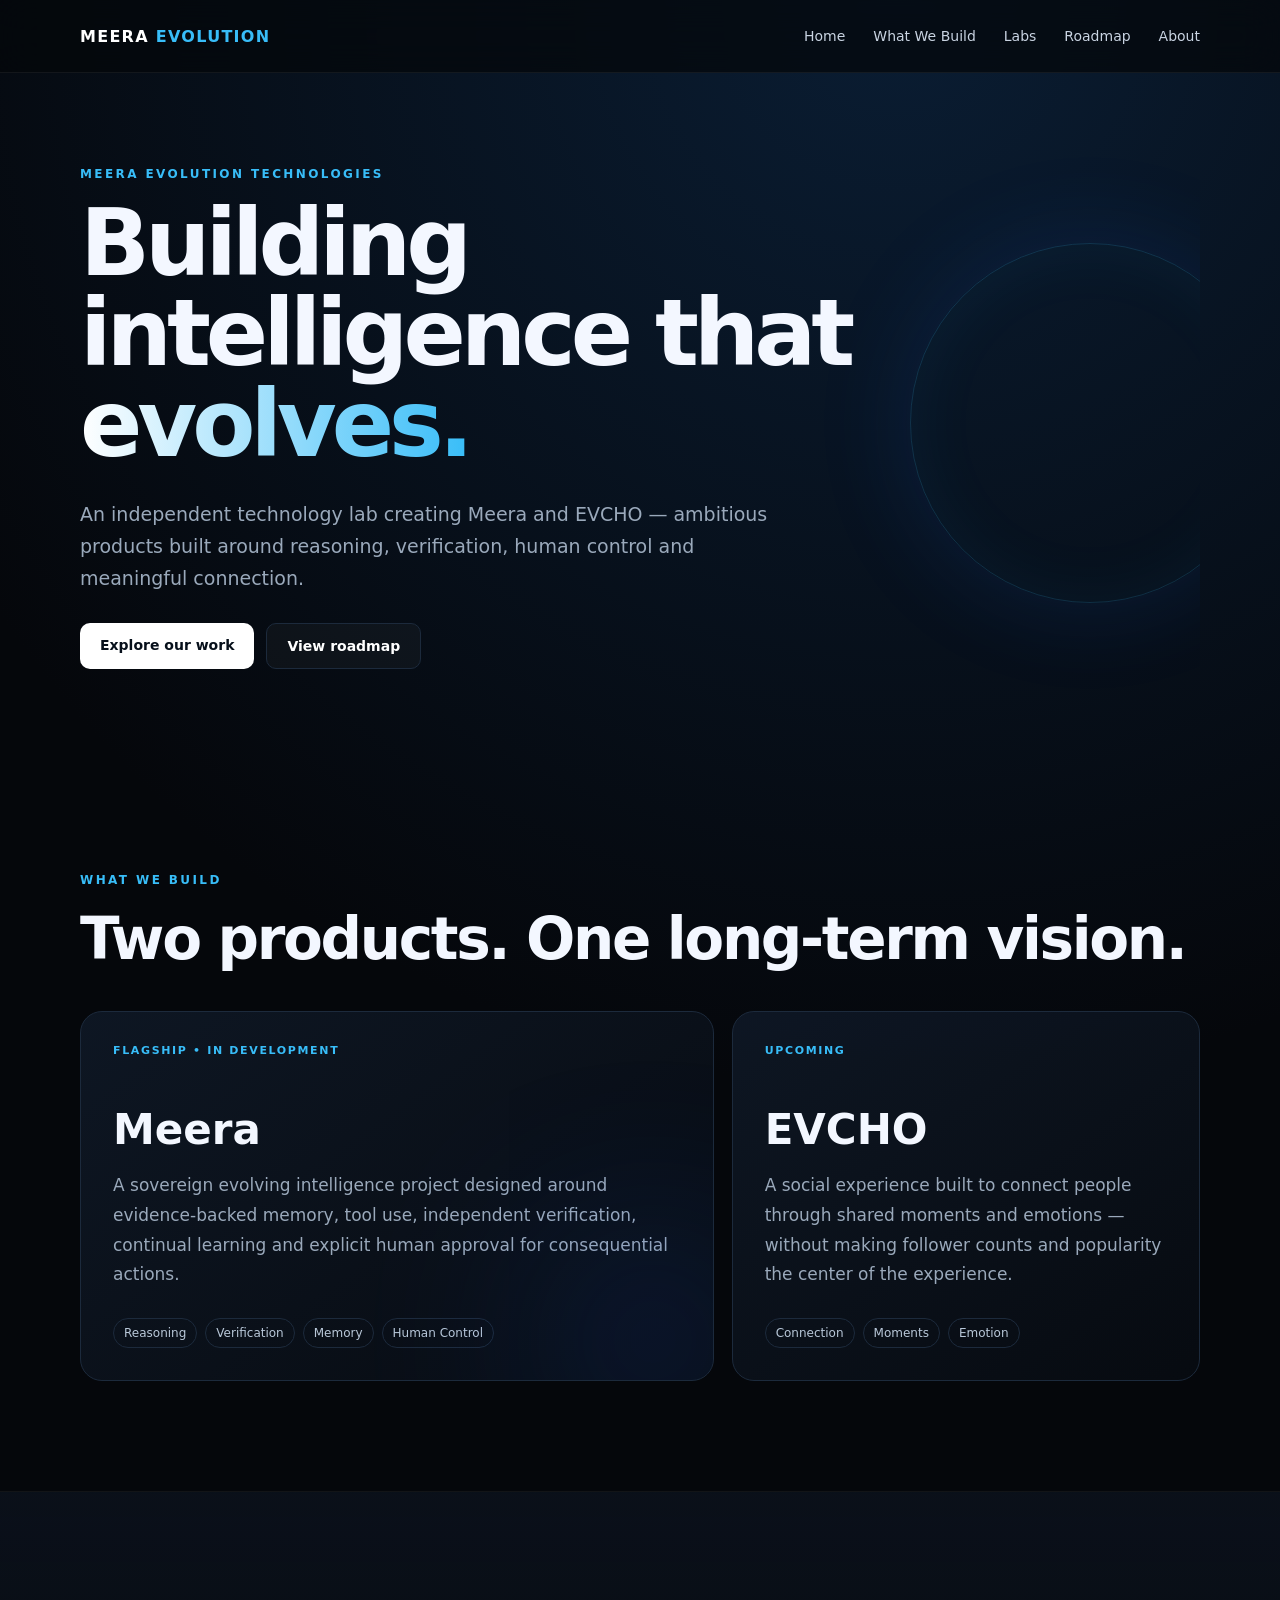
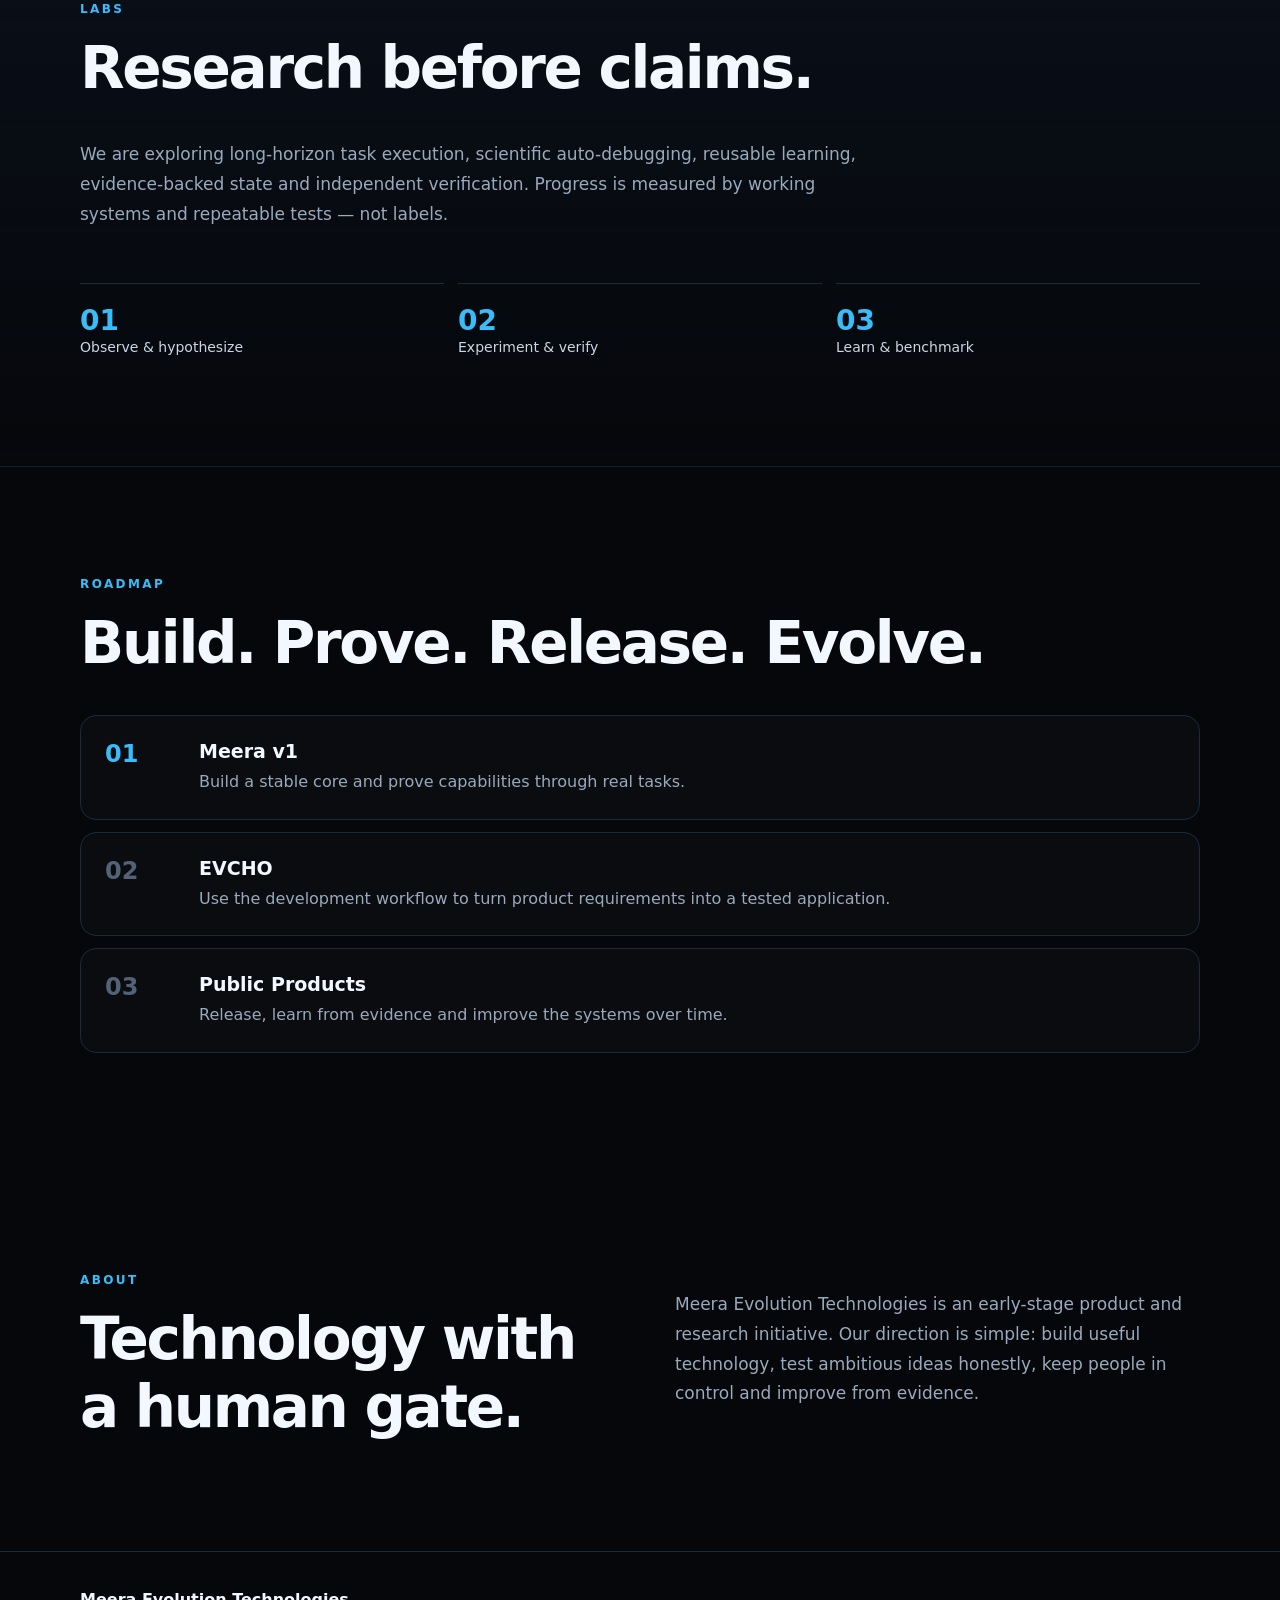
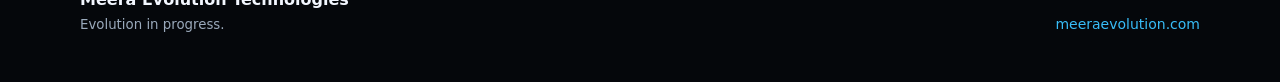
==== index.html @ 9df46ace "Add Meera Evolution wepsite" ====
<!DOCTYPE html>
<html lang="en">
<head>
  <meta charset="UTF-8" />
  <meta name="viewport" content="width=device-width, initial-scale=1.0" />
  <meta name="description" content="Meera Evolution Technologies — building Meera and EVCHO." />
  <title>Meera Evolution Technologies</title>
  <link rel="stylesheet" href="style.css" />
</head>
<body>
  <header class="nav-wrap">
    <nav class="nav container">
      <a class="brand" href="#home">MEERA <span>EVOLUTION</span></a>
      <button class="menu" aria-label="Open navigation" aria-expanded="false">☰</button>
      <div class="nav-links">
        <a href="#home">Home</a>
        <a href="#build">What We Build</a>
        <a href="#labs">Labs</a>
        <a href="#roadmap">Roadmap</a>
        <a href="#about">About</a>
      </div>
    </nav>
  </header>

  <main>
    <section class="hero container" id="home">
      <div class="eyebrow">MEERA EVOLUTION TECHNOLOGIES</div>
      <h1>Building intelligence that <span>evolves.</span></h1>
      <p class="lead">An independent technology lab creating Meera and EVCHO — ambitious products built around reasoning, verification, human control and meaningful connection.</p>
      <div class="actions">
        <a class="btn primary" href="#build">Explore our work</a>
        <a class="btn secondary" href="#roadmap">View roadmap</a>
      </div>
      <div class="orb" aria-hidden="true"></div>
    </section>

    <section class="section container" id="build">
      <div class="section-head">
        <div class="eyebrow">WHAT WE BUILD</div>
        <h2>Two products. One long-term vision.</h2>
      </div>
      <div class="cards">
        <article class="card featured">
          <div class="tag">FLAGSHIP • IN DEVELOPMENT</div>
          <h3>Meera</h3>
          <p>A sovereign evolving intelligence project designed around evidence-backed memory, tool use, independent verification, continual learning and explicit human approval for consequential actions.</p>
          <div class="chips"><span>Reasoning</span><span>Verification</span><span>Memory</span><span>Human Control</span></div>
        </article>
        <article class="card">
          <div class="tag">UPCOMING</div>
          <h3>EVCHO</h3>
          <p>A social experience built to connect people through shared moments and emotions — without making follower counts and popularity the center of the experience.</p>
          <div class="chips"><span>Connection</span><span>Moments</span><span>Emotion</span></div>
        </article>
      </div>
    </section>

    <section class="section band" id="labs">
      <div class="container">
        <div class="eyebrow">LABS</div>
        <h2>Research before claims.</h2>
        <p class="wide">We are exploring long-horizon task execution, scientific auto-debugging, reusable learning, evidence-backed state and independent verification. Progress is measured by working systems and repeatable tests — not labels.</p>
        <div class="metrics">
          <div><strong>01</strong><span>Observe & hypothesize</span></div>
          <div><strong>02</strong><span>Experiment & verify</span></div>
          <div><strong>03</strong><span>Learn & benchmark</span></div>
        </div>
      </div>
    </section>

    <section class="section container" id="roadmap">
      <div class="eyebrow">ROADMAP</div>
      <h2>Build. Prove. Release. Evolve.</h2>
      <div class="timeline">
        <div class="step active"><span>01</span><div><b>Meera v1</b><p>Build a stable core and prove capabilities through real tasks.</p></div></div>
        <div class="step"><span>02</span><div><b>EVCHO</b><p>Use the development workflow to turn product requirements into a tested application.</p></div></div>
        <div class="step"><span>03</span><div><b>Public Products</b><p>Release, learn from evidence and improve the systems over time.</p></div></div>
      </div>
    </section>

    <section class="section container about" id="about">
      <div>
        <div class="eyebrow">ABOUT</div>
        <h2>Technology with a human gate.</h2>
      </div>
      <p>Meera Evolution Technologies is an early-stage product and research initiative. Our direction is simple: build useful technology, test ambitious ideas honestly, keep people in control and improve from evidence.</p>
    </section>
  </main>

  <footer>
    <div class="container footer-inner">
      <div><b>Meera Evolution Technologies</b><small>Evolution in progress.</small></div>
      <div class="domain">meeraevolution.com</div>
    </div>
  </footer>
  <script src="script.js"></script>
</body>
</html>
---- style.css ----
:root{--bg:#05070b;--panel:#0b111b;--text:#f3f7ff;--muted:#9aa9bb;--line:#1c2a3c;--accent:#38bdf8;--accent2:#2563eb}*{box-sizing:border-box}html{scroll-behavior:smooth}body{margin:0;background:radial-gradient(circle at 70% 0%,#0a1d33 0,transparent 32%),var(--bg);color:var(--text);font-family:Inter,ui-sans-serif,system-ui,-apple-system,BlinkMacSystemFont,"Segoe UI",sans-serif}.container{width:min(1120px,calc(100% - 40px));margin:auto}.nav-wrap{position:sticky;top:0;z-index:20;background:rgba(5,7,11,.72);backdrop-filter:blur(18px);border-bottom:1px solid rgba(255,255,255,.06)}.nav{height:72px;display:flex;align-items:center;justify-content:space-between}.brand{color:#fff;text-decoration:none;font-weight:800;letter-spacing:.08em}.brand span{color:var(--accent)}.nav-links{display:flex;gap:28px}.nav-links a{color:#c9d4e2;text-decoration:none;font-size:14px}.nav-links a:hover{color:#fff}.menu{display:none;background:none;border:0;color:#fff;font-size:24px}.hero{min-height:690px;display:flex;flex-direction:column;justify-content:center;position:relative;overflow:hidden}.eyebrow{color:var(--accent);font-size:12px;font-weight:800;letter-spacing:.2em;margin-bottom:18px}.hero h1{font-size:clamp(52px,8vw,92px);line-height:.98;letter-spacing:-.055em;max-width:900px;margin:0}.hero h1 span{background:linear-gradient(90deg,#fff,var(--accent));-webkit-background-clip:text;color:transparent}.lead{max-width:720px;color:var(--muted);font-size:19px;line-height:1.7;margin:28px 0}.actions{display:flex;gap:12px}.btn{padding:14px 20px;border-radius:10px;text-decoration:none;font-weight:700;font-size:14px}.primary{background:#fff;color:#07101b}.secondary{border:1px solid var(--line);color:#fff;background:rgba(255,255,255,.03)}.orb{position:absolute;width:360px;height:360px;border:1px solid rgba(56,189,248,.18);border-radius:50%;right:-70px;top:170px;box-shadow:0 0 100px rgba(37,99,235,.14),inset 0 0 70px rgba(56,189,248,.06)}.section{padding:110px 0}.section h2{font-size:clamp(36px,5vw,58px);letter-spacing:-.04em;margin:0 0 38px}.cards{display:grid;grid-template-columns:1.15fr .85fr;gap:18px}.card{min-height:330px;background:linear-gradient(145deg,rgba(14,23,36,.96),rgba(7,11,17,.96));border:1px solid var(--line);border-radius:22px;padding:32px;position:relative;overflow:hidden}.card.featured:after{content:"";position:absolute;width:180px;height:180px;border-radius:50%;background:var(--accent2);filter:blur(110px);right:-30px;bottom:-50px;opacity:.32}.tag{font-size:11px;letter-spacing:.15em;color:var(--accent);font-weight:800}.card h3{font-size:42px;margin:48px 0 14px}.card p,.wide,.about p{color:var(--muted);font-size:17px;line-height:1.75}.chips{display:flex;gap:8px;flex-wrap:wrap;margin-top:28px}.chips span{font-size:12px;border:1px solid var(--line);border-radius:999px;padding:7px 10px;color:#b9c8d9}.band{background:linear-gradient(180deg,rgba(12,20,32,.7),rgba(5,7,11,.2));border-top:1px solid rgba(255,255,255,.05);border-bottom:1px solid rgba(255,255,255,.05)}.wide{max-width:780px}.metrics{display:grid;grid-template-columns:repeat(3,1fr);gap:14px;margin-top:54px}.metrics div{border-top:1px solid var(--line);padding-top:20px}.metrics strong{font-size:28px;color:var(--accent);display:block}.metrics span{color:#cbd6e4;font-size:14px}.timeline{display:grid;gap:12px}.step{display:grid;grid-template-columns:72px 1fr;gap:22px;padding:24px;border:1px solid var(--line);border-radius:16px;background:rgba(255,255,255,.018)}.step>span{color:#526277;font-size:24px;font-weight:800}.step.active>span{color:var(--accent)}.step b{font-size:19px}.step p{color:var(--muted);margin:7px 0 0;line-height:1.6}.about{display:grid;grid-template-columns:1fr 1fr;gap:70px;align-items:start}.about h2{margin-bottom:0}footer{border-top:1px solid var(--line);padding:38px 0 50px}.footer-inner{display:flex;justify-content:space-between;align-items:end}.footer-inner small{display:block;color:var(--muted);margin-top:8px}.domain{color:var(--accent);font-size:14px}@media(max-width:760px){.nav-links{display:none;position:absolute;top:72px;left:0;right:0;padding:20px;background:#080d15;border-bottom:1px solid var(--line);flex-direction:column}.nav-links.open{display:flex}.menu{display:block}.hero{min-height:620px}.orb{width:240px;height:240px;opacity:.6}.cards,.metrics,.about{grid-template-columns:1fr}.section{padding:80px 0}.card{min-height:290px}.about{gap:20px}.footer-inner{align-items:start;gap:24px;flex-direction:column}}
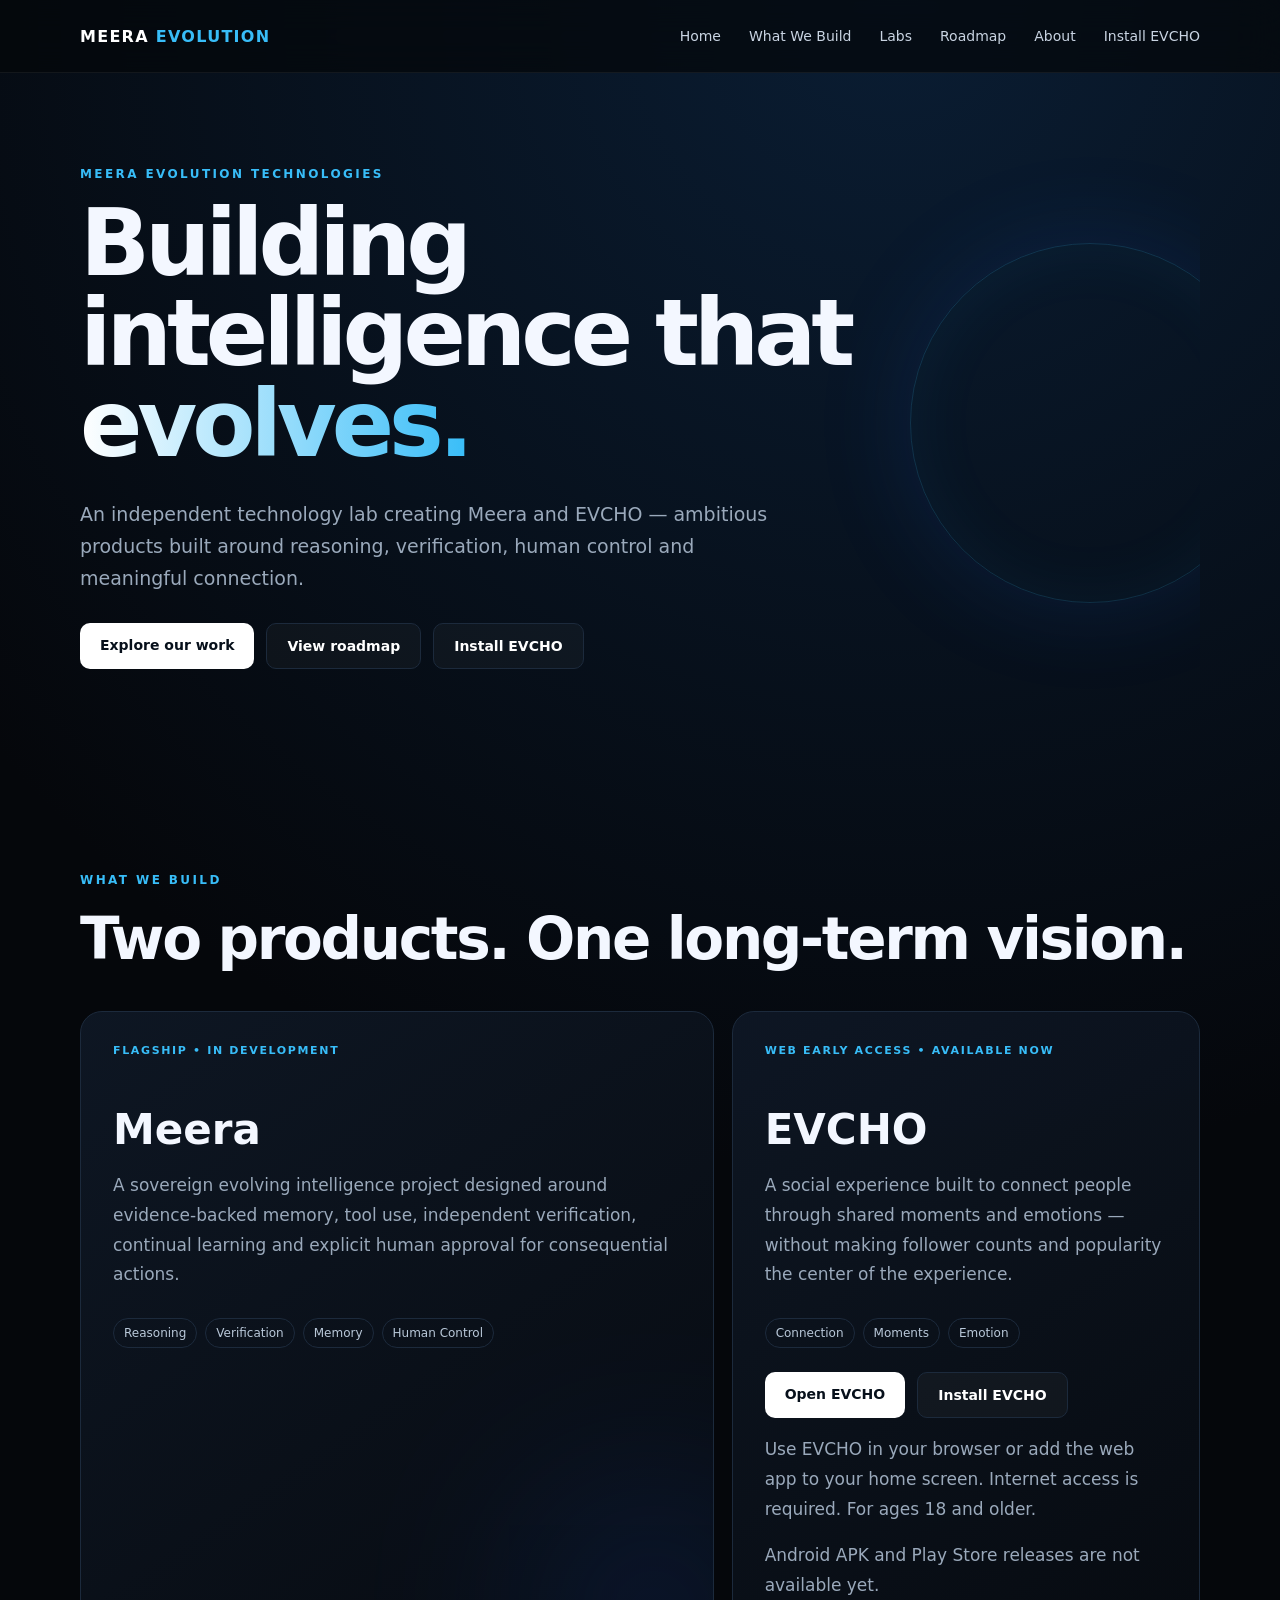
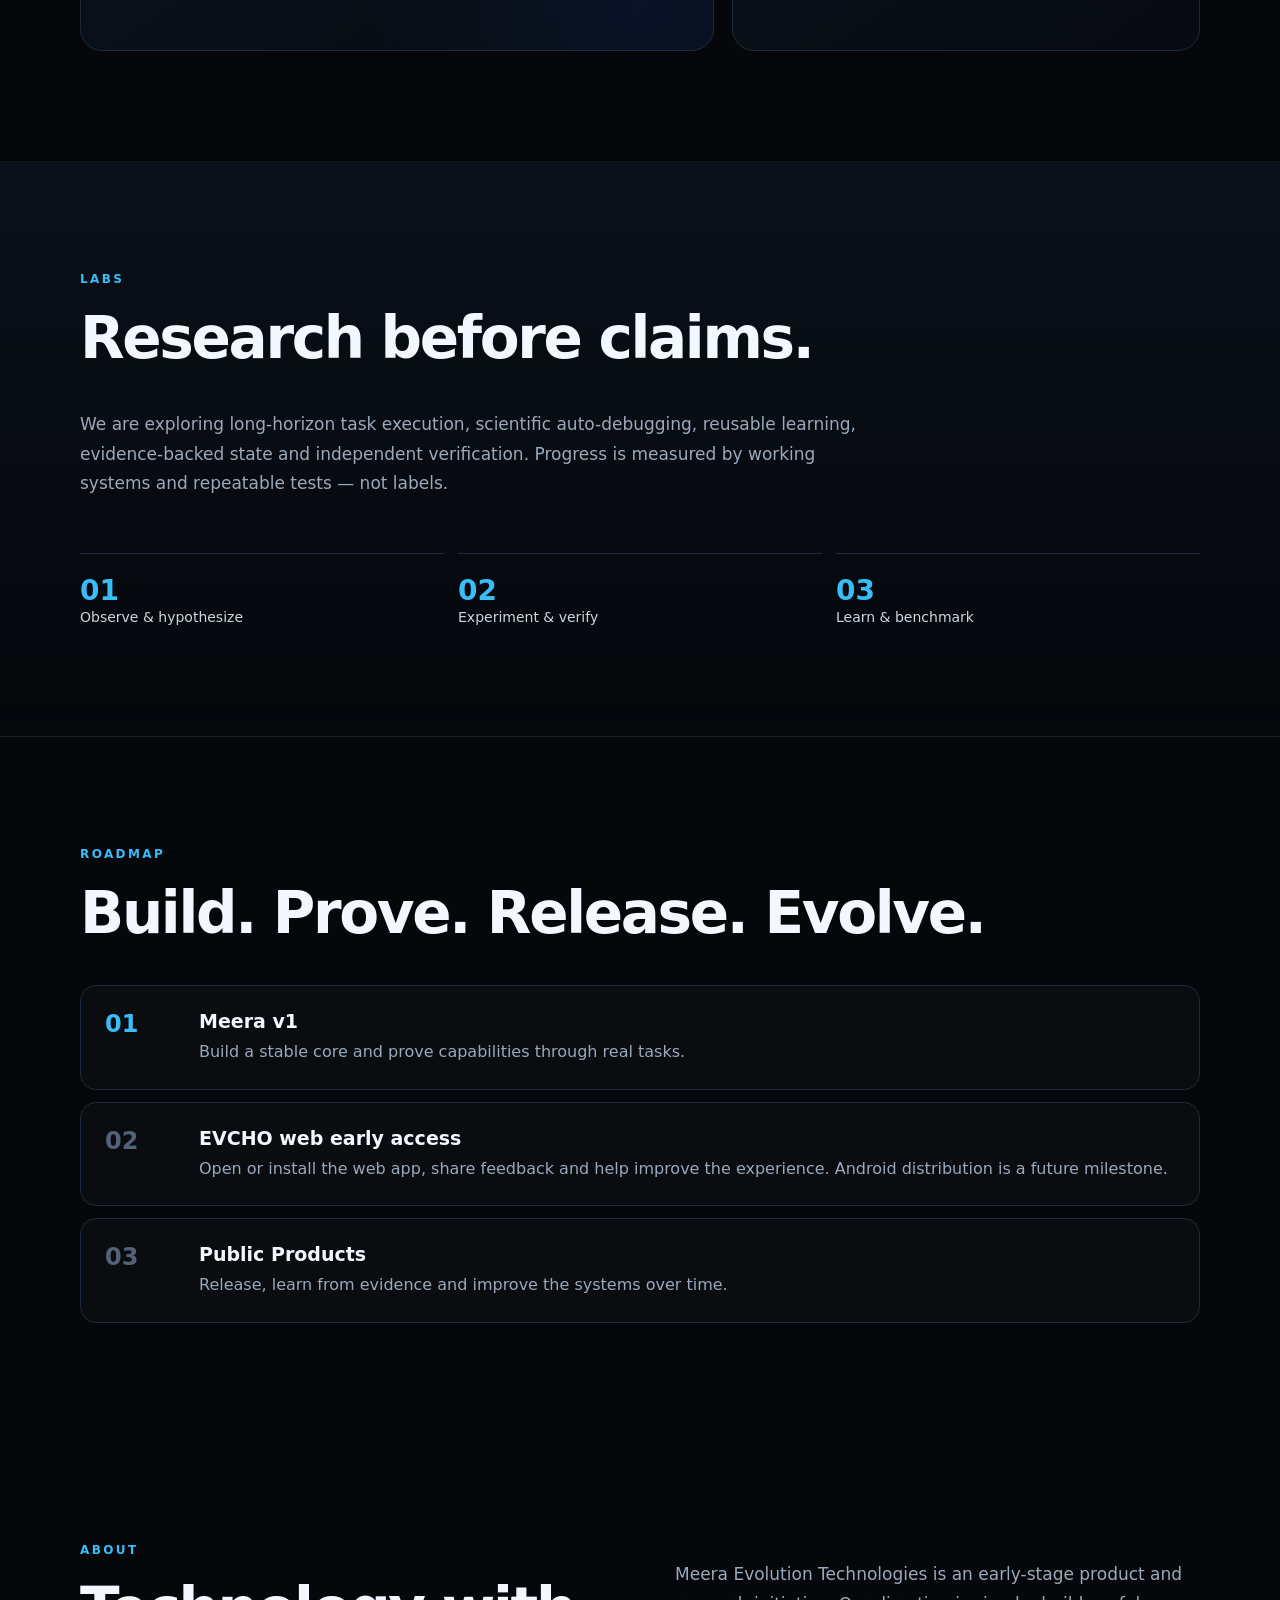
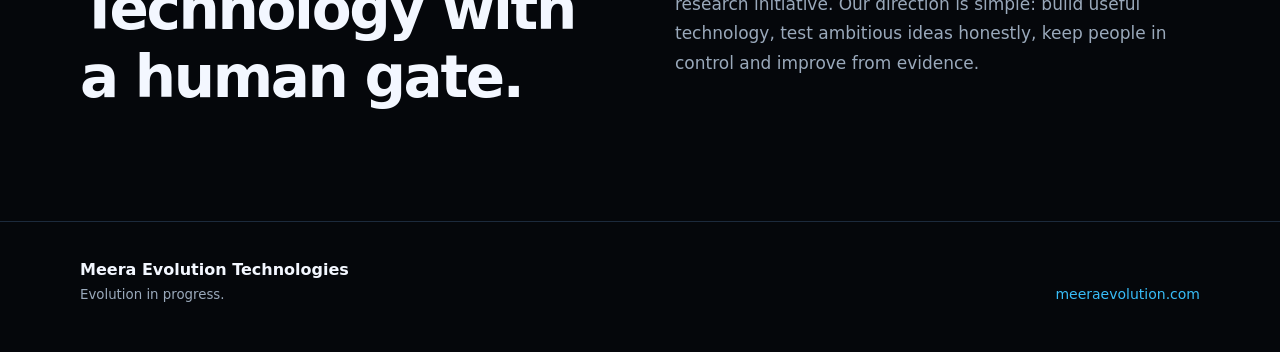
==== commit b14956d4: "Add files via upload" ====
--- a/index.html
+++ b/index.html
@@ -3,7 +3,7 @@
 <head>
   <meta charset="UTF-8" />
   <meta name="viewport" content="width=device-width, initial-scale=1.0" />
-  <meta name="description" content="Meera Evolution Technologies — building Meera and EVCHO." />
+  <meta name="description" content="Meera Evolution Technologies — building Meera and EVCHO. Explore EVCHO web early access." />
   <title>Meera Evolution Technologies</title>
   <link rel="stylesheet" href="style.css" />
 </head>
@@ -18,10 +18,10 @@
         <a href="#labs">Labs</a>
         <a href="#roadmap">Roadmap</a>
         <a href="#about">About</a>
+        <a href="https://evcho-moments.sjusanjay04.chatgpt.site/install">Install EVCHO</a>
       </div>
     </nav>
   </header>
-
   <main>
     <section class="hero container" id="home">
       <div class="eyebrow">MEERA EVOLUTION TECHNOLOGIES</div>
@@ -30,10 +30,10 @@
       <div class="actions">
         <a class="btn primary" href="#build">Explore our work</a>
         <a class="btn secondary" href="#roadmap">View roadmap</a>
+        <a class="btn secondary" href="https://evcho-moments.sjusanjay04.chatgpt.site/install">Install EVCHO</a>
       </div>
       <div class="orb" aria-hidden="true"></div>
     </section>
-
     <section class="section container" id="build">
       <div class="section-head">
         <div class="eyebrow">WHAT WE BUILD</div>
@@ -46,38 +46,41 @@
           <p>A sovereign evolving intelligence project designed around evidence-backed memory, tool use, independent verification, continual learning and explicit human approval for consequential actions.</p>
           <div class="chips"><span>Reasoning</span><span>Verification</span><span>Memory</span><span>Human Control</span></div>
         </article>
-        <article class="card">
-          <div class="tag">UPCOMING</div>
+        <article class="card" id="evcho">
+          <div class="tag">WEB EARLY ACCESS • AVAILABLE NOW</div>
           <h3>EVCHO</h3>
           <p>A social experience built to connect people through shared moments and emotions — without making follower counts and popularity the center of the experience.</p>
           <div class="chips"><span>Connection</span><span>Moments</span><span>Emotion</span></div>
+          <div class="actions" style="margin-top: 1.5rem; flex-wrap: wrap;">
+            <a class="btn primary" href="https://evcho-moments.sjusanjay04.chatgpt.site">Open EVCHO</a>
+            <a class="btn secondary" href="https://evcho-moments.sjusanjay04.chatgpt.site/install">Install EVCHO</a>
+          </div>
+          <p>Use EVCHO in your browser or add the web app to your home screen. Internet access is required. For ages 18 and older.</p>
+          <p>Android APK and Play Store releases are not available yet.</p>
         </article>
       </div>
     </section>
-
     <section class="section band" id="labs">
       <div class="container">
         <div class="eyebrow">LABS</div>
         <h2>Research before claims.</h2>
         <p class="wide">We are exploring long-horizon task execution, scientific auto-debugging, reusable learning, evidence-backed state and independent verification. Progress is measured by working systems and repeatable tests — not labels.</p>
         <div class="metrics">
-          <div><strong>01</strong><span>Observe & hypothesize</span></div>
-          <div><strong>02</strong><span>Experiment & verify</span></div>
-          <div><strong>03</strong><span>Learn & benchmark</span></div>
+          <div><strong>01</strong><span>Observe &amp; hypothesize</span></div>
+          <div><strong>02</strong><span>Experiment &amp; verify</span></div>
+          <div><strong>03</strong><span>Learn &amp; benchmark</span></div>
         </div>
       </div>
     </section>
-
     <section class="section container" id="roadmap">
       <div class="eyebrow">ROADMAP</div>
       <h2>Build. Prove. Release. Evolve.</h2>
       <div class="timeline">
         <div class="step active"><span>01</span><div><b>Meera v1</b><p>Build a stable core and prove capabilities through real tasks.</p></div></div>
-        <div class="step"><span>02</span><div><b>EVCHO</b><p>Use the development workflow to turn product requirements into a tested application.</p></div></div>
+        <div class="step"><span>02</span><div><b>EVCHO web early access</b><p>Open or install the web app, share feedback and help improve the experience. Android distribution is a future milestone.</p></div></div>
         <div class="step"><span>03</span><div><b>Public Products</b><p>Release, learn from evidence and improve the systems over time.</p></div></div>
       </div>
     </section>
-
     <section class="section container about" id="about">
       <div>
         <div class="eyebrow">ABOUT</div>
@@ -86,7 +89,6 @@
       <p>Meera Evolution Technologies is an early-stage product and research initiative. Our direction is simple: build useful technology, test ambitious ideas honestly, keep people in control and improve from evidence.</p>
     </section>
   </main>
-
   <footer>
     <div class="container footer-inner">
       <div><b>Meera Evolution Technologies</b><small>Evolution in progress.</small></div>
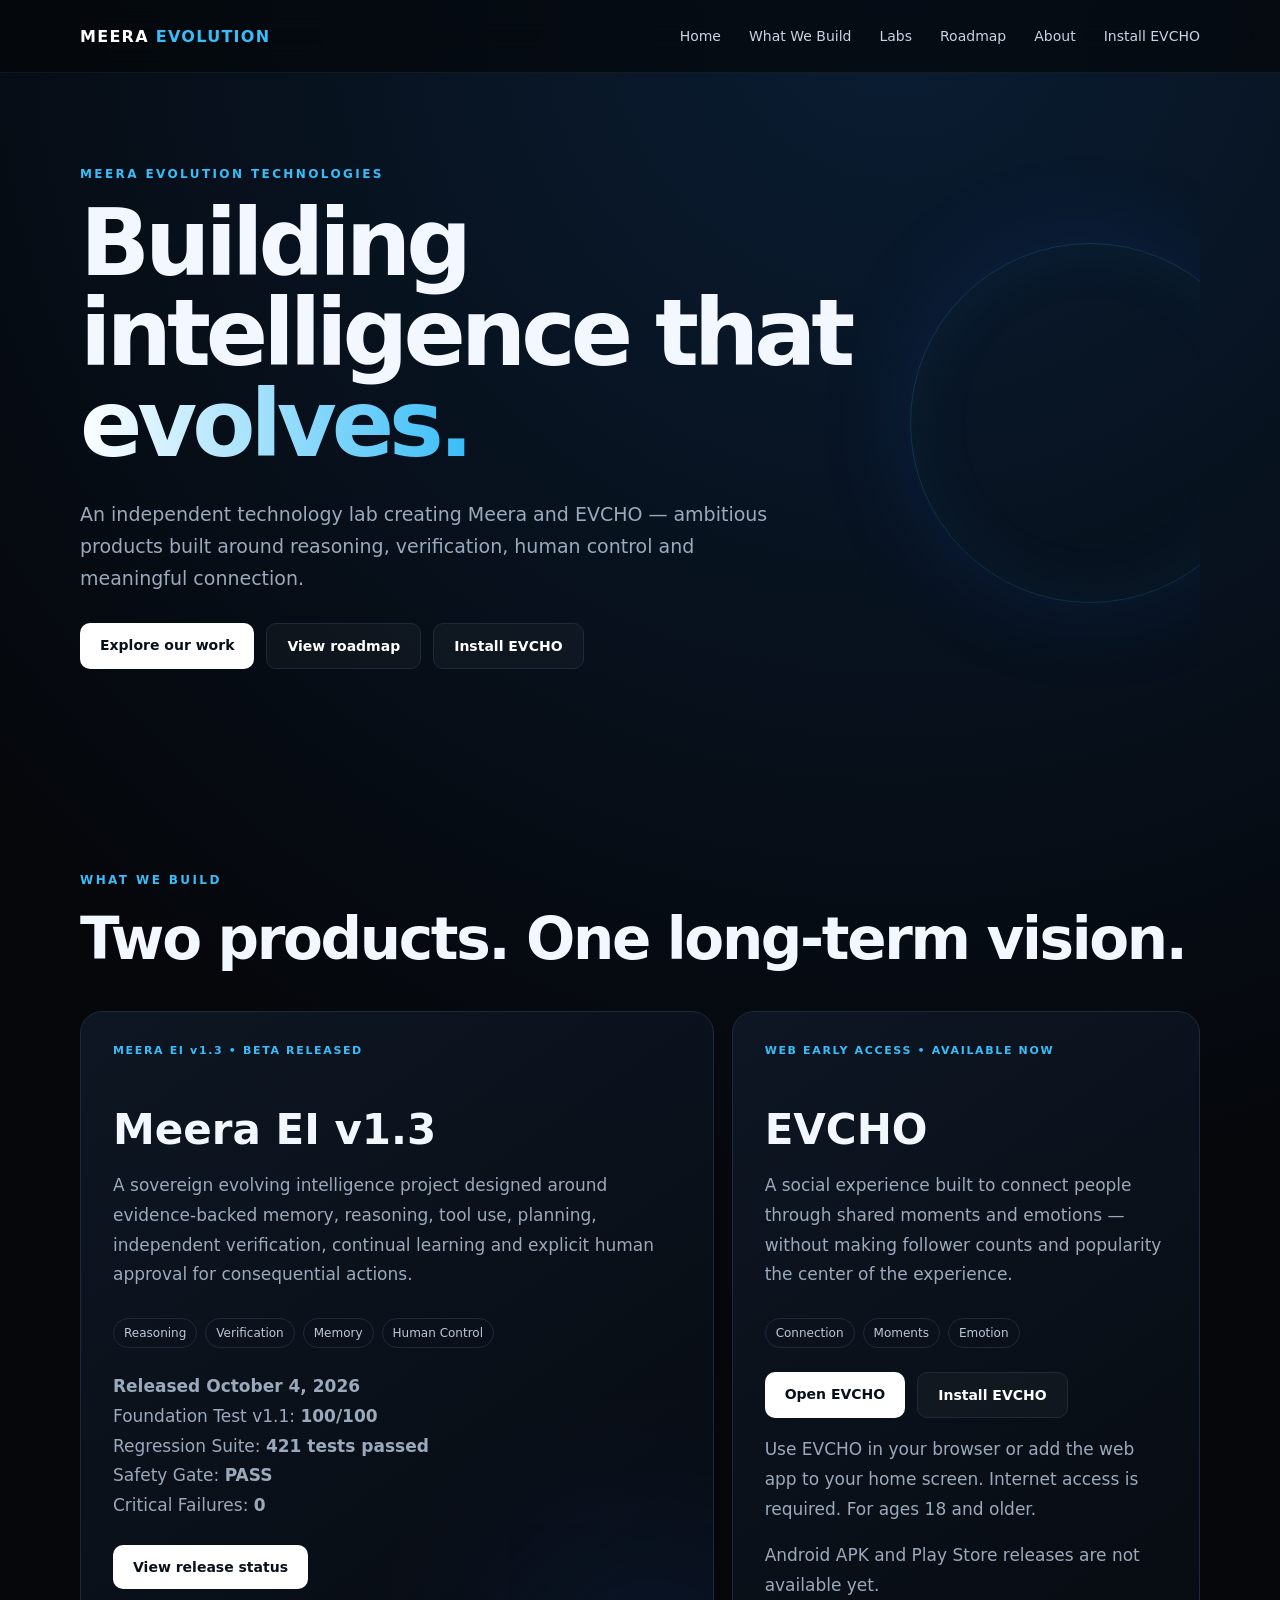
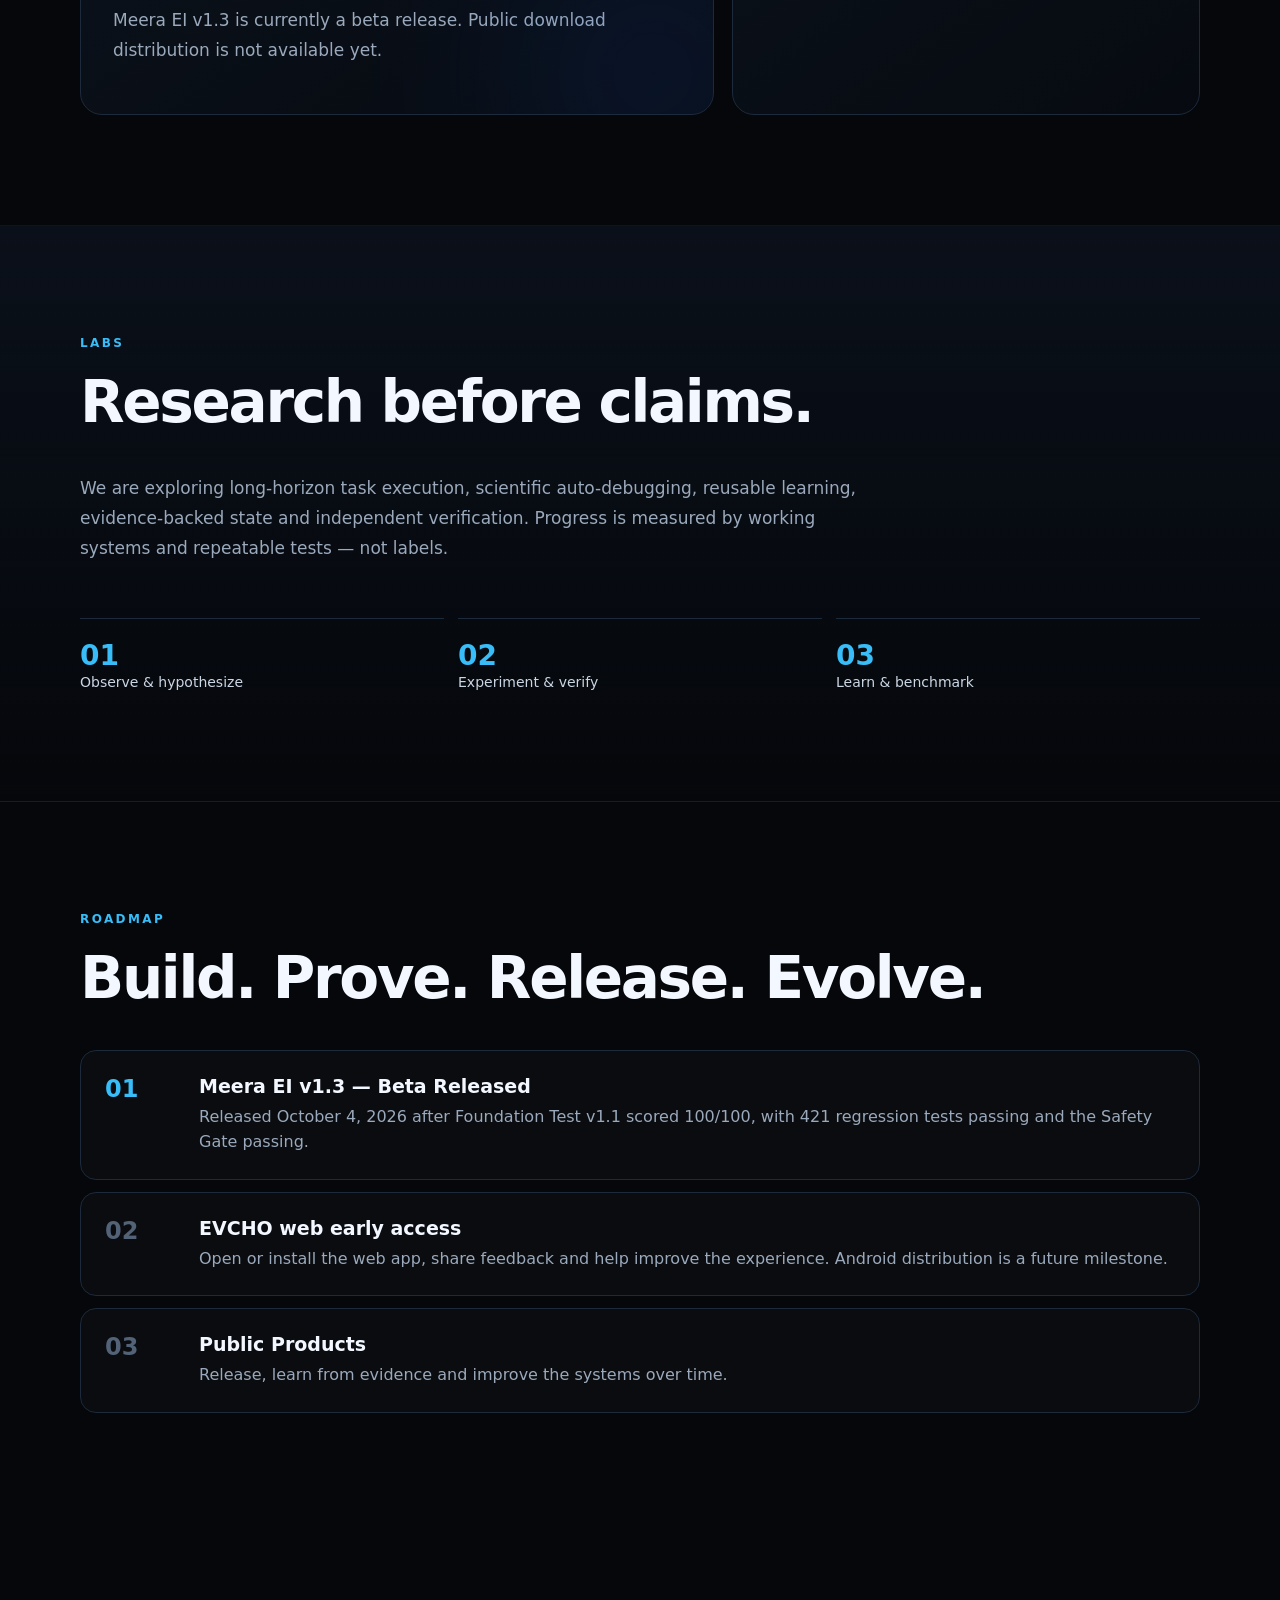
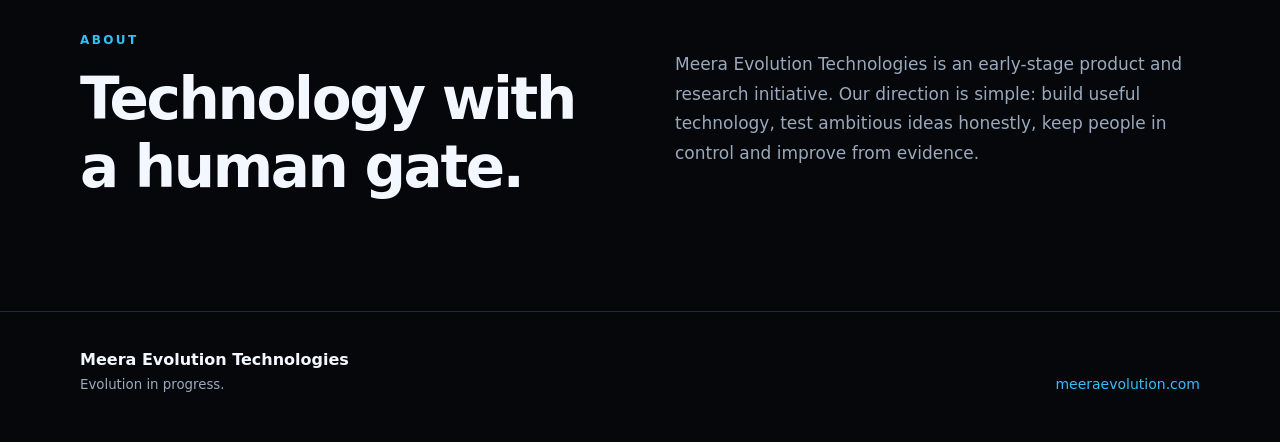
==== commit d1f3536d: "release: publish Meera EI v1.3 beta" ====
--- a/index.html
+++ b/index.html
@@ -3,7 +3,7 @@
 <head>
   <meta charset="UTF-8" />
   <meta name="viewport" content="width=device-width, initial-scale=1.0" />
-  <meta name="description" content="Meera Evolution Technologies — building Meera and EVCHO. Explore EVCHO web early access." />
+  <meta name="description" content="Meera Evolution Technologies — building Meera EI and EVCHO. Meera EI v1.3 Beta released October 4, 2026." />
   <title>Meera Evolution Technologies</title>
   <link rel="stylesheet" href="style.css" />
 </head>
@@ -41,10 +41,30 @@
       </div>
       <div class="cards">
         <article class="card featured">
-          <div class="tag">FLAGSHIP • IN DEVELOPMENT</div>
-          <h3>Meera</h3>
-          <p>A sovereign evolving intelligence project designed around evidence-backed memory, tool use, independent verification, continual learning and explicit human approval for consequential actions.</p>
-          <div class="chips"><span>Reasoning</span><span>Verification</span><span>Memory</span><span>Human Control</span></div>
+          <div class="tag">MEERA EI v1.3 • BETA RELEASED</div>
+          <h3>Meera EI v1.3</h3>
+          <p>A sovereign evolving intelligence project designed around evidence-backed memory, reasoning, tool use, planning, independent verification, continual learning and explicit human approval for consequential actions.</p>
+
+          <div class="chips">
+            <span>Reasoning</span>
+            <span>Verification</span>
+            <span>Memory</span>
+            <span>Human Control</span>
+          </div>
+
+          <p style="margin-top: 1.5rem;">
+            <strong>Released October 4, 2026</strong><br />
+            Foundation Test v1.1: <strong>100/100</strong><br />
+            Regression Suite: <strong>421 tests passed</strong><br />
+            Safety Gate: <strong>PASS</strong><br />
+            Critical Failures: <strong>0</strong>
+          </p>
+
+          <div class="actions" style="margin-top: 1.5rem;">
+            <a class="btn primary" href="#roadmap">View release status</a>
+          </div>
+
+          <p>Meera EI v1.3 is currently a beta release. Public download distribution is not available yet.</p>
         </article>
         <article class="card" id="evcho">
           <div class="tag">WEB EARLY ACCESS • AVAILABLE NOW</div>
@@ -76,7 +96,7 @@
       <div class="eyebrow">ROADMAP</div>
       <h2>Build. Prove. Release. Evolve.</h2>
       <div class="timeline">
-        <div class="step active"><span>01</span><div><b>Meera v1</b><p>Build a stable core and prove capabilities through real tasks.</p></div></div>
+        <div class="step active"><span>01</span><div><b>Meera EI v1.3 — Beta Released</b><p>Released October 4, 2026 after Foundation Test v1.1 scored 100/100, with 421 regression tests passing and the Safety Gate passing.</p></div></div>
         <div class="step"><span>02</span><div><b>EVCHO web early access</b><p>Open or install the web app, share feedback and help improve the experience. Android distribution is a future milestone.</p></div></div>
         <div class="step"><span>03</span><div><b>Public Products</b><p>Release, learn from evidence and improve the systems over time.</p></div></div>
       </div>
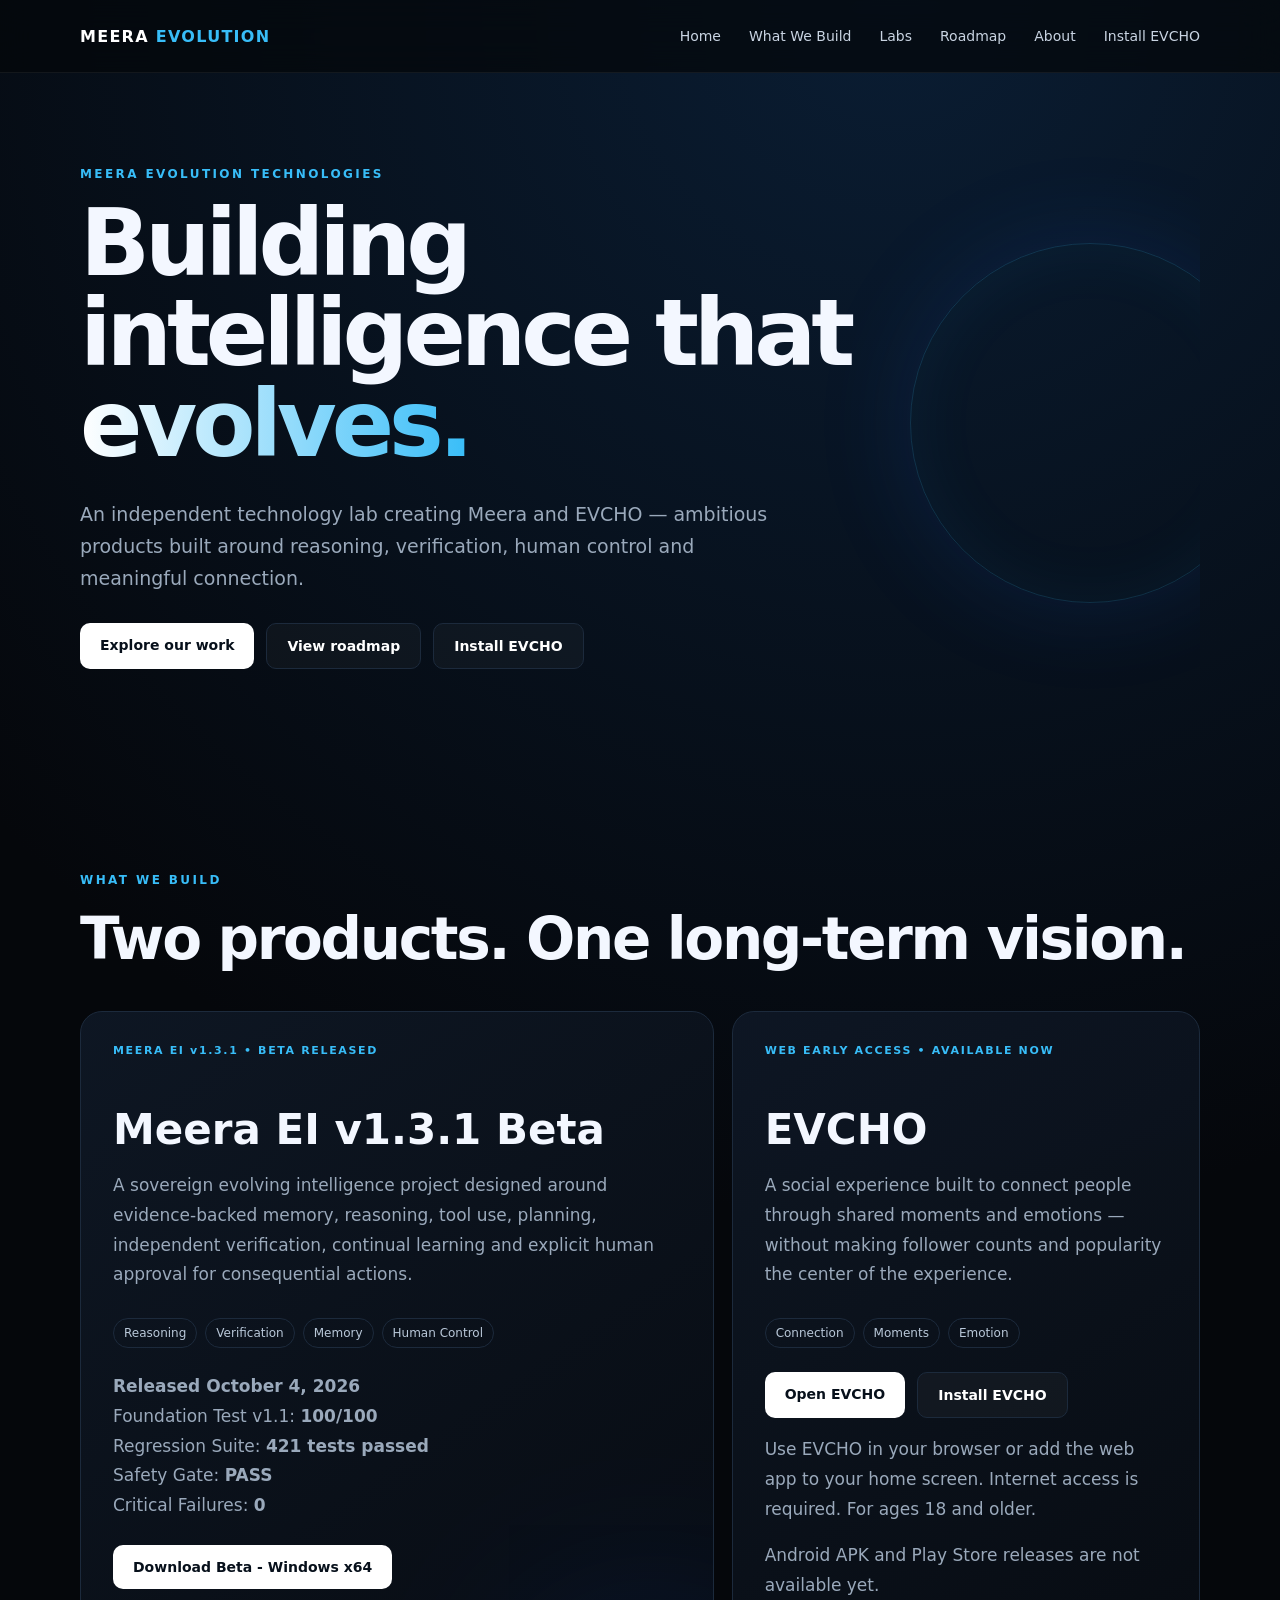
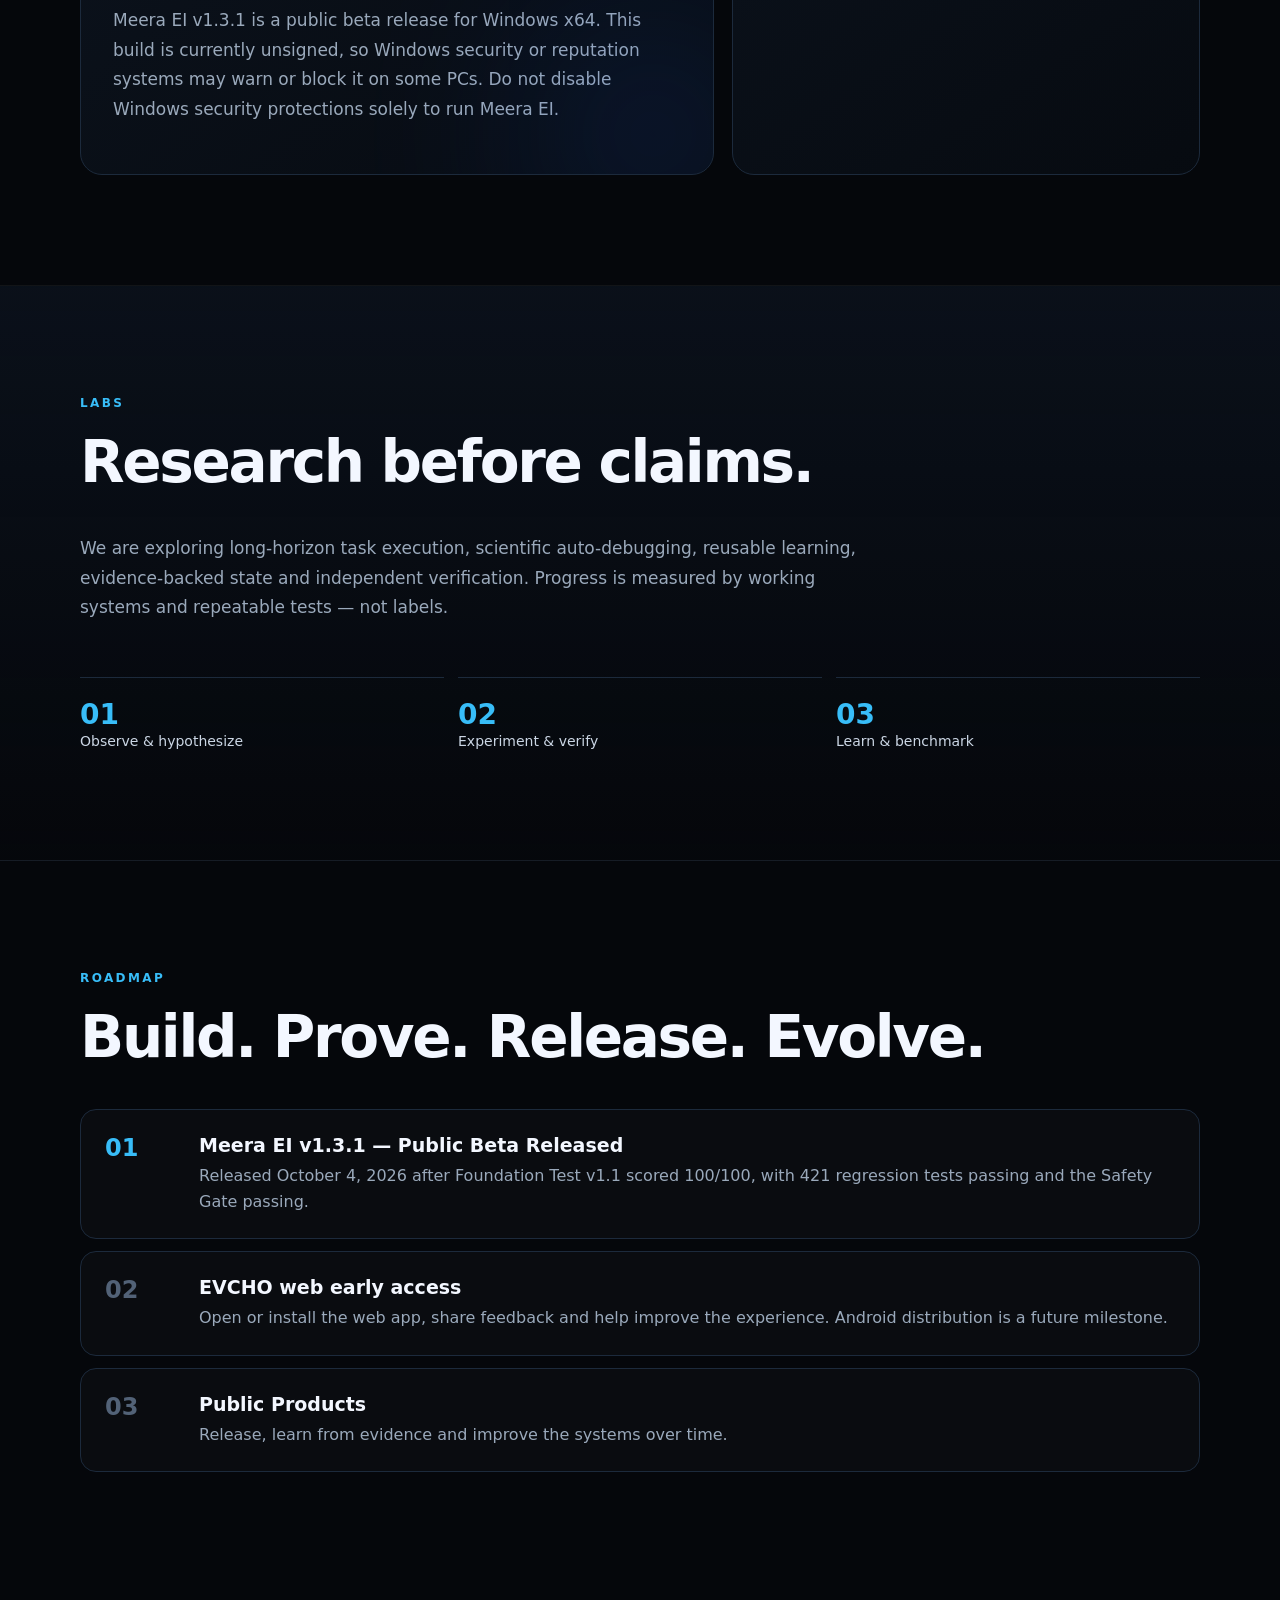
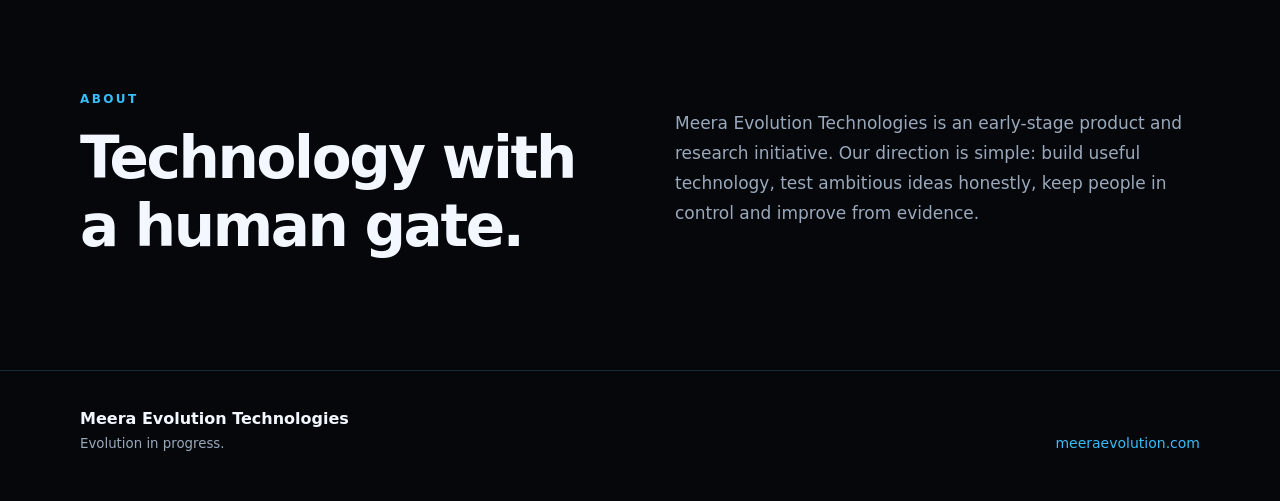
==== commit 7d5a78e9: "release: publish Meera EI v1.3.1 public beta download" ====
--- a/index.html
+++ b/index.html
@@ -3,7 +3,7 @@
 <head>
   <meta charset="UTF-8" />
   <meta name="viewport" content="width=device-width, initial-scale=1.0" />
-  <meta name="description" content="Meera Evolution Technologies — building Meera EI and EVCHO. Meera EI v1.3 Beta released October 4, 2026." />
+  <meta name="description" content="Meera Evolution Technologies — building Meera EI and EVCHO. Meera EI v1.3.1 Beta released October 4, 2026." />
   <title>Meera Evolution Technologies</title>
   <link rel="stylesheet" href="style.css" />
 </head>
@@ -41,8 +41,8 @@
       </div>
       <div class="cards">
         <article class="card featured">
-          <div class="tag">MEERA EI v1.3 • BETA RELEASED</div>
-          <h3>Meera EI v1.3</h3>
+          <div class="tag">MEERA EI v1.3.1 • BETA RELEASED</div>
+          <h3>Meera EI v1.3.1 Beta</h3>
           <p>A sovereign evolving intelligence project designed around evidence-backed memory, reasoning, tool use, planning, independent verification, continual learning and explicit human approval for consequential actions.</p>
 
           <div class="chips">
@@ -61,10 +61,10 @@
           </p>
 
           <div class="actions" style="margin-top: 1.5rem;">
-            <a class="btn primary" href="#roadmap">View release status</a>
+            <a class="btn primary" href="https://github.com/sjusanjay04/meera-ei-releases/releases/download/v1.3.1-beta/Meera-EI-v1.3.1-Beta-Windows-x64.zip">Download Beta - Windows x64</a>
           </div>
 
-          <p>Meera EI v1.3 is currently a beta release. Public download distribution is not available yet.</p>
+          <p>Meera EI v1.3.1 is a public beta release for Windows x64. This build is currently unsigned, so Windows security or reputation systems may warn or block it on some PCs. Do not disable Windows security protections solely to run Meera EI.</p>
         </article>
         <article class="card" id="evcho">
           <div class="tag">WEB EARLY ACCESS • AVAILABLE NOW</div>
@@ -96,7 +96,7 @@
       <div class="eyebrow">ROADMAP</div>
       <h2>Build. Prove. Release. Evolve.</h2>
       <div class="timeline">
-        <div class="step active"><span>01</span><div><b>Meera EI v1.3 — Beta Released</b><p>Released October 4, 2026 after Foundation Test v1.1 scored 100/100, with 421 regression tests passing and the Safety Gate passing.</p></div></div>
+        <div class="step active"><span>01</span><div><b>Meera EI v1.3.1 — Public Beta Released</b><p>Released October 4, 2026 after Foundation Test v1.1 scored 100/100, with 421 regression tests passing and the Safety Gate passing.</p></div></div>
         <div class="step"><span>02</span><div><b>EVCHO web early access</b><p>Open or install the web app, share feedback and help improve the experience. Android distribution is a future milestone.</p></div></div>
         <div class="step"><span>03</span><div><b>Public Products</b><p>Release, learn from evidence and improve the systems over time.</p></div></div>
       </div>
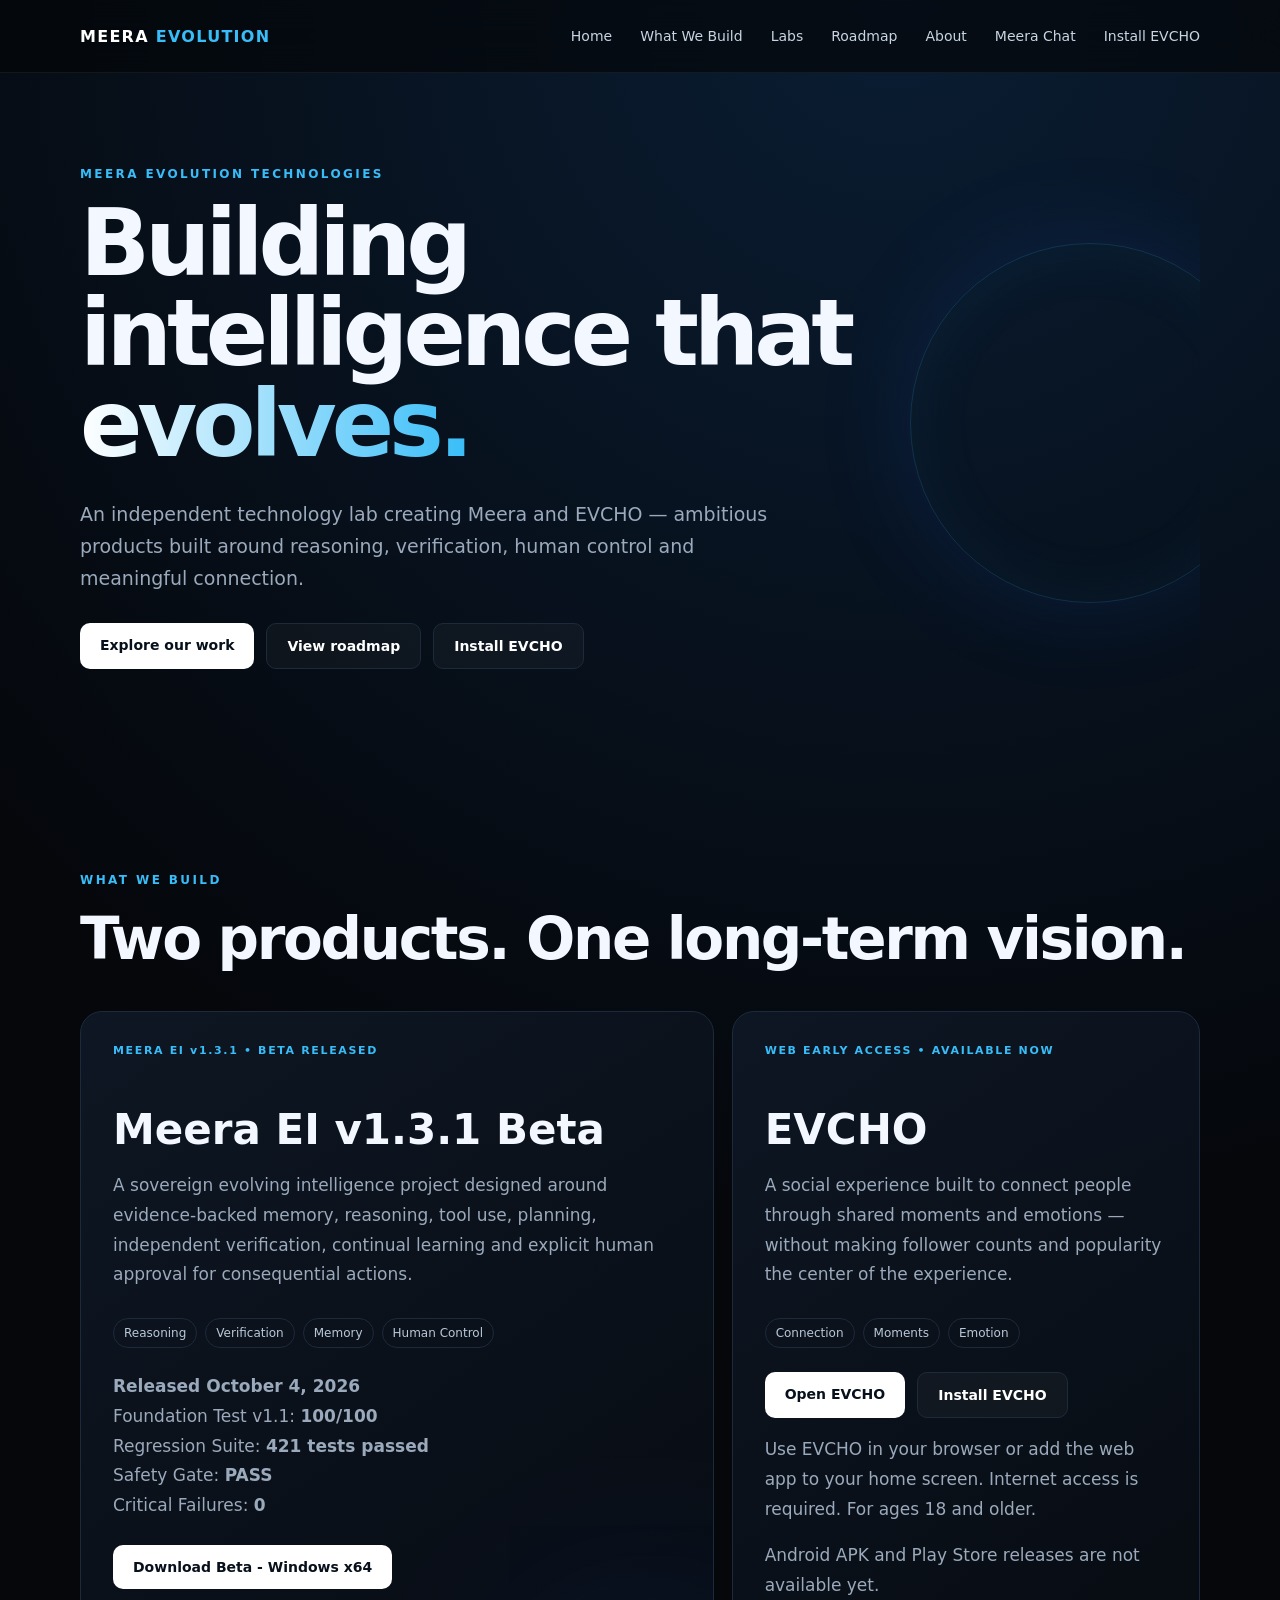
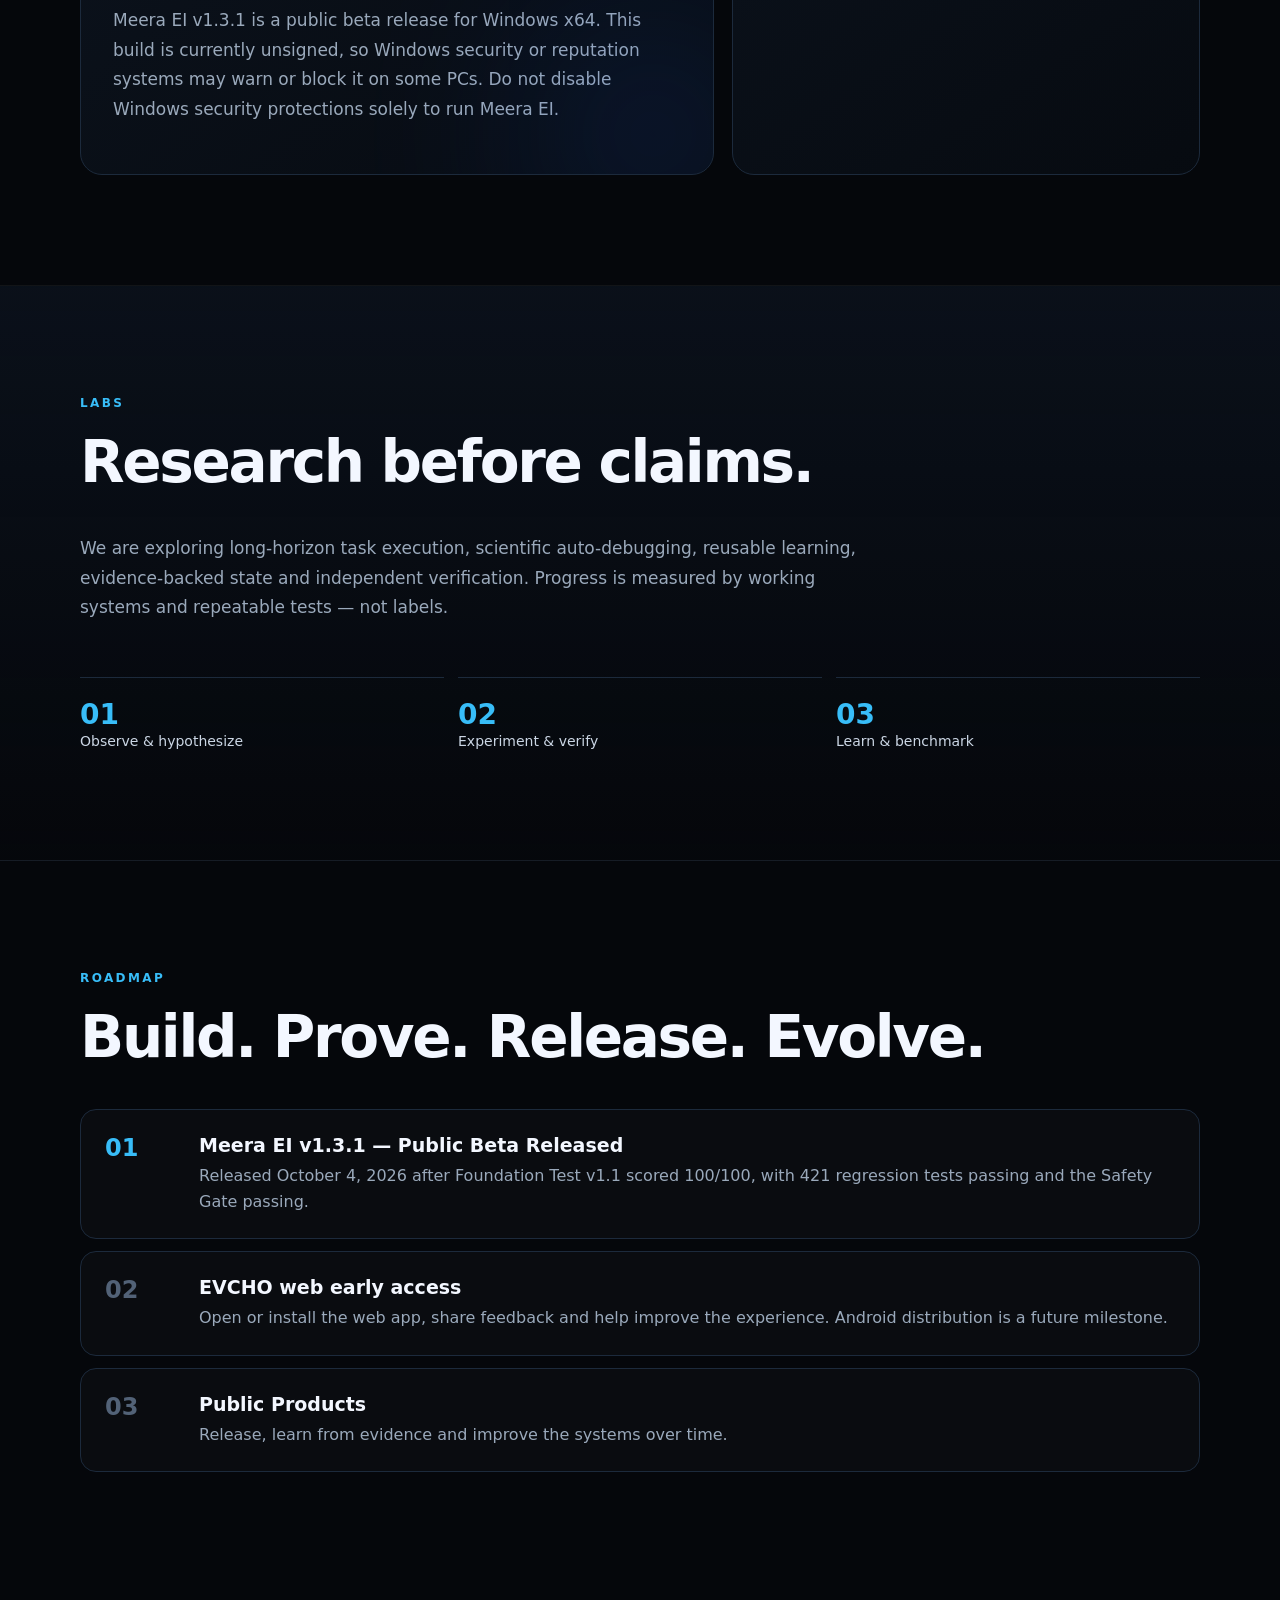
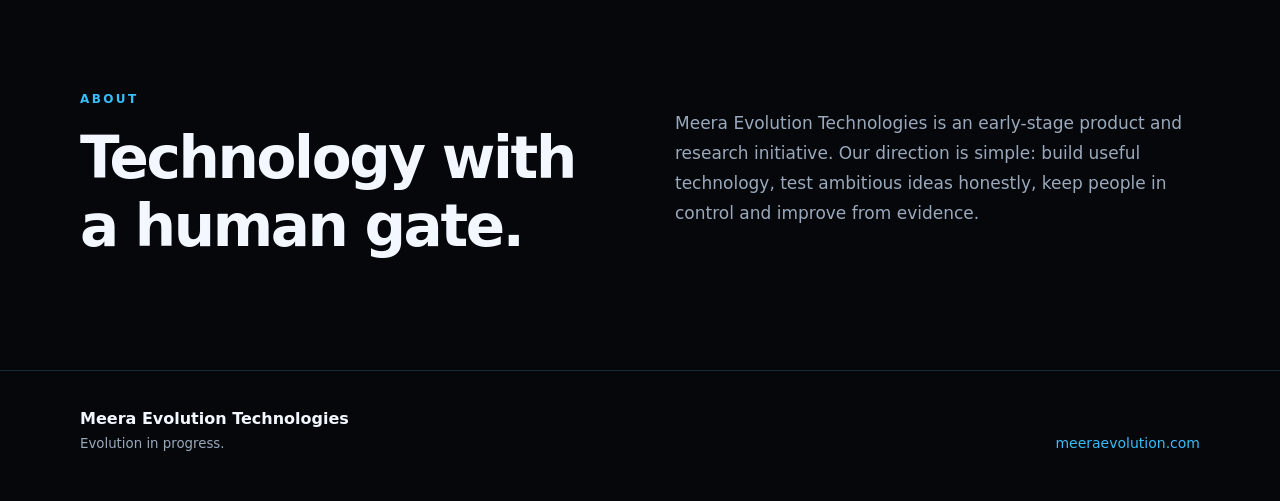
==== commit 412c3c37: "Add Meera Chat page" ====
--- a/index.html
+++ b/index.html
@@ -18,6 +18,7 @@
         <a href="#labs">Labs</a>
         <a href="#roadmap">Roadmap</a>
         <a href="#about">About</a>
+        <a href="chat/">Meera Chat</a>
         <a href="https://evcho-moments.sjusanjay04.chatgpt.site/install">Install EVCHO</a>
       </div>
     </nav>
